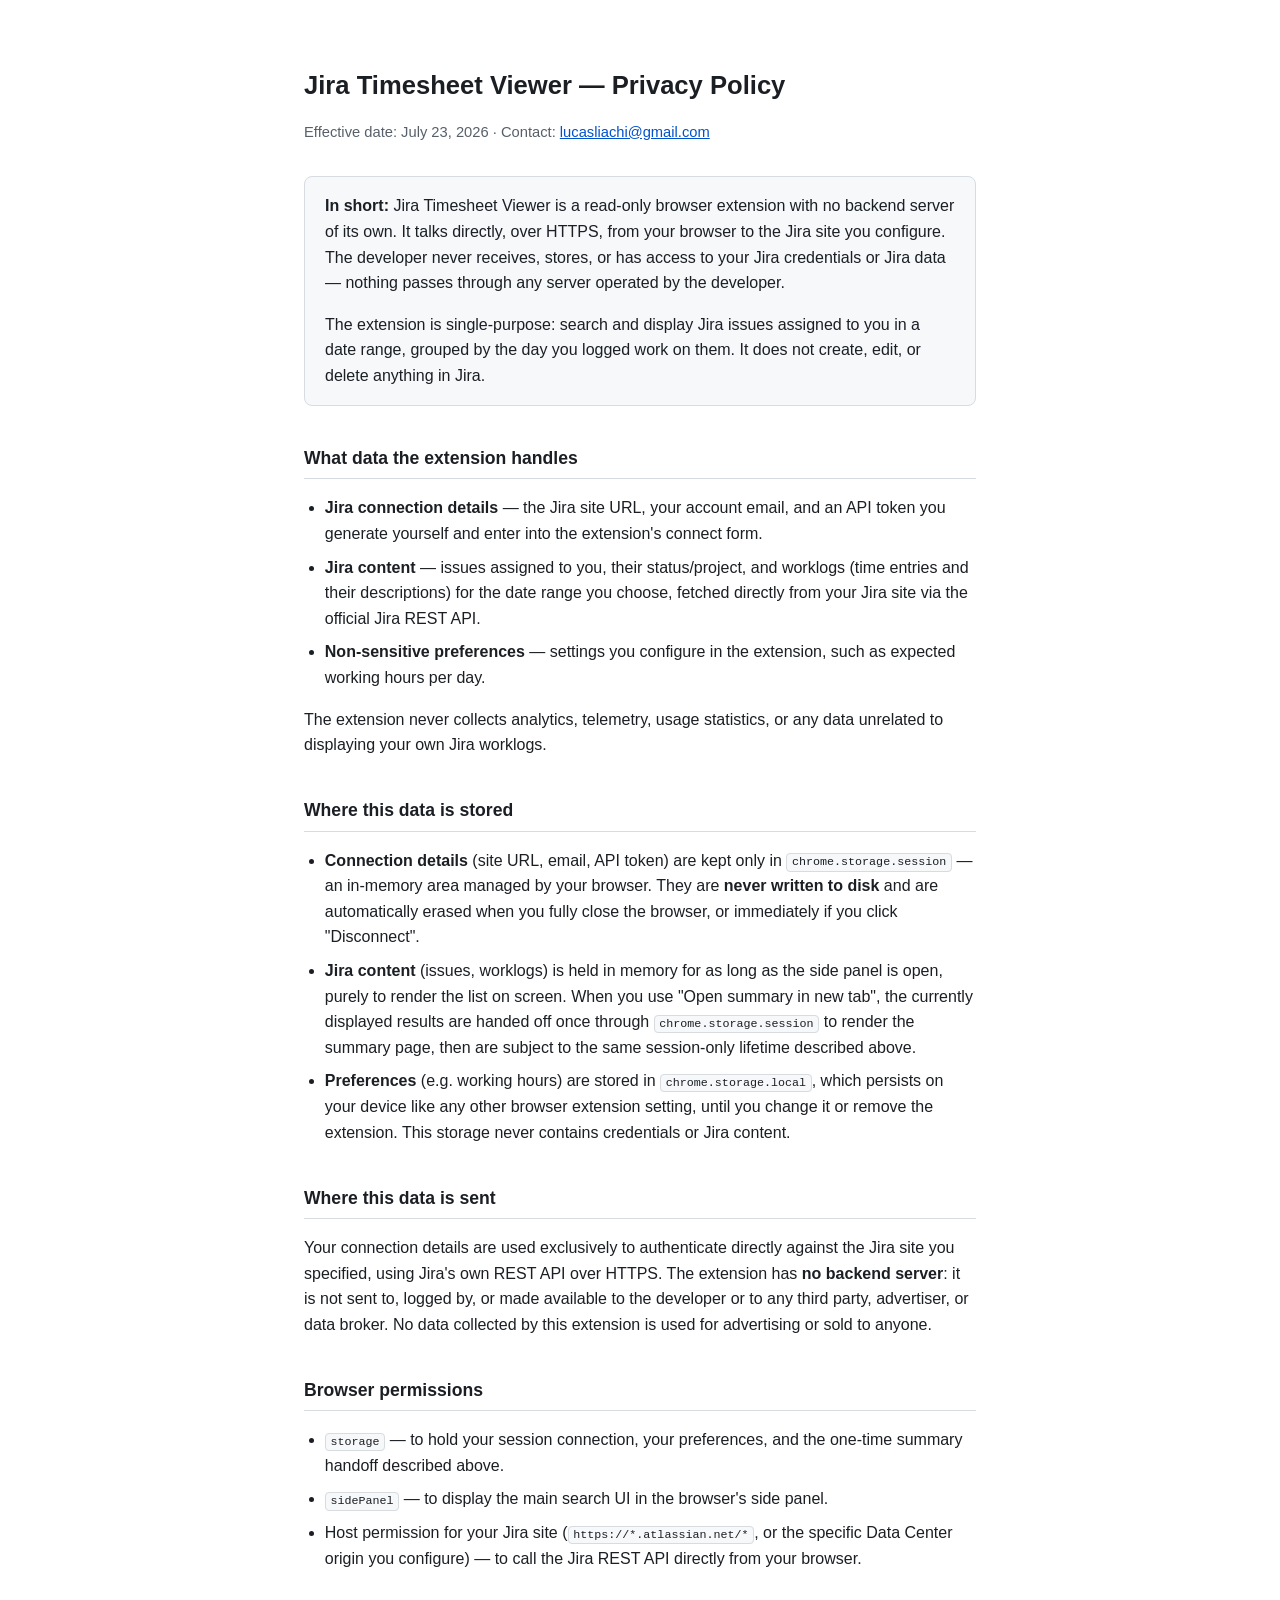
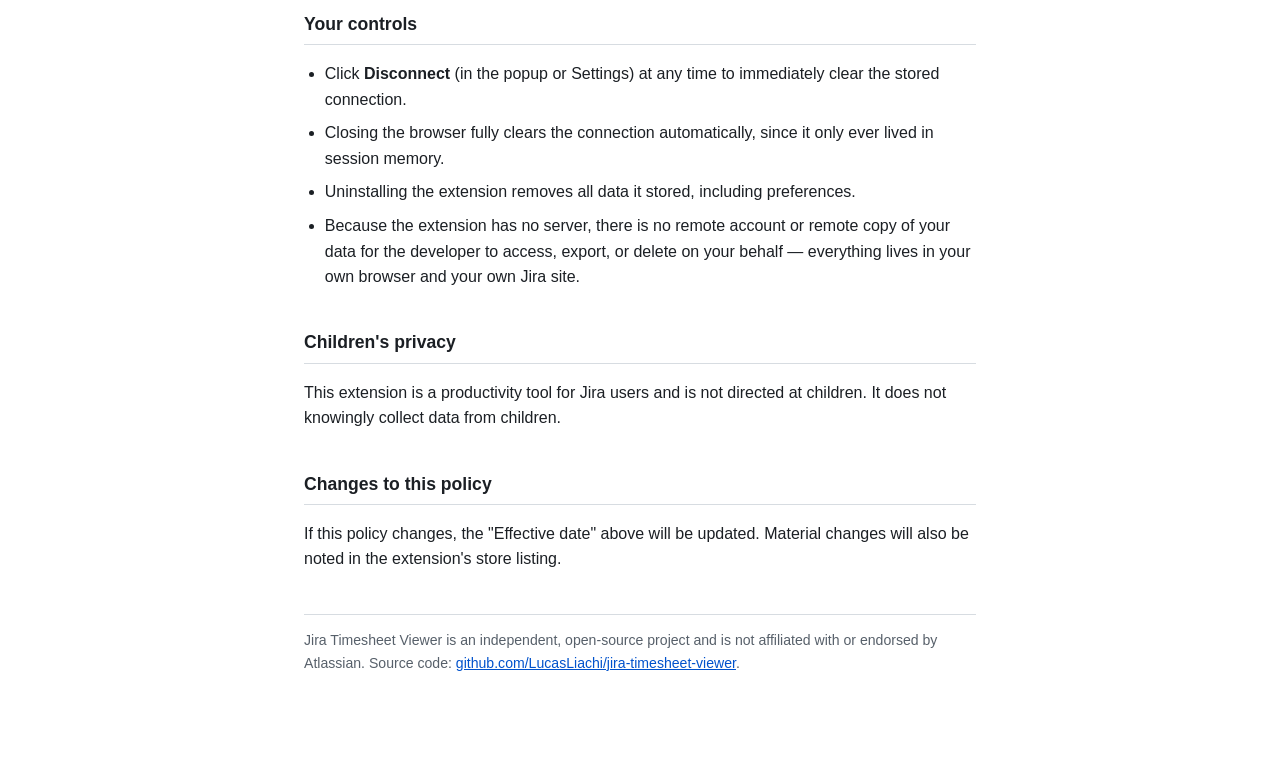
==== docs/index.html @ 23fda2e4 "Add store-submission assets: real icons, privacy policy, screenshots Replaces the placeholder toolba" ====
<!doctype html>
<html lang="en">
<head>
<meta charset="utf-8">
<meta name="viewport" content="width=device-width, initial-scale=1">
<title>Jira Timesheet Viewer — Privacy Policy</title>
<style>
  :root {
    --bg: #ffffff;
    --fg: #1b1f24;
    --muted: #57606a;
    --accent: #0052cc;
    --border: #d7dce1;
    --card: #f6f8fa;
  }
  @media (prefers-color-scheme: dark) {
    :root {
      --bg: #0d1117;
      --fg: #e6edf3;
      --muted: #9aa5b1;
      --accent: #4c9aff;
      --border: #2d333b;
      --card: #161b22;
    }
  }
  * { box-sizing: border-box; }
  body {
    margin: 0;
    background: var(--bg);
    color: var(--fg);
    font-family: -apple-system, BlinkMacSystemFont, "Segoe UI", Roboto, Helvetica, Arial, sans-serif;
    line-height: 1.6;
  }
  main {
    max-width: 720px;
    margin: 0 auto;
    padding: 48px 24px 96px;
  }
  h1 {
    font-size: 1.6rem;
    margin-bottom: 4px;
  }
  .meta {
    color: var(--muted);
    font-size: 0.92rem;
    margin-bottom: 32px;
  }
  h2 {
    font-size: 1.1rem;
    margin-top: 2.2em;
    border-bottom: 1px solid var(--border);
    padding-bottom: 6px;
  }
  p, li { color: var(--fg); }
  ul { padding-left: 1.3em; }
  li { margin-bottom: 0.5em; }
  .summary {
    background: var(--card);
    border: 1px solid var(--border);
    border-radius: 8px;
    padding: 16px 20px;
    margin: 24px 0;
  }
  .summary p:first-child { margin-top: 0; }
  .summary p:last-child { margin-bottom: 0; }
  a { color: var(--accent); }
  code {
    background: var(--card);
    border: 1px solid var(--border);
    border-radius: 4px;
    padding: 0.1em 0.4em;
    font-size: 0.9em;
  }
  footer {
    margin-top: 3em;
    padding-top: 1em;
    border-top: 1px solid var(--border);
    color: var(--muted);
    font-size: 0.88rem;
  }
</style>
</head>
<body>
<main>
  <h1>Jira Timesheet Viewer — Privacy Policy</h1>
  <p class="meta">Effective date: July 23, 2026 · Contact: <a href="mailto:lucasliachi@gmail.com">lucasliachi@gmail.com</a></p>

  <div class="summary">
    <p><strong>In short:</strong> Jira Timesheet Viewer is a read-only browser extension with no backend server of its own. It talks directly, over HTTPS, from your browser to the Jira site you configure. The developer never receives, stores, or has access to your Jira credentials or Jira data — nothing passes through any server operated by the developer.</p>
    <p>The extension is single-purpose: search and display Jira issues assigned to you in a date range, grouped by the day you logged work on them. It does not create, edit, or delete anything in Jira.</p>
  </div>

  <h2>What data the extension handles</h2>
  <ul>
    <li><strong>Jira connection details</strong> — the Jira site URL, your account email, and an API token you generate yourself and enter into the extension's connect form.</li>
    <li><strong>Jira content</strong> — issues assigned to you, their status/project, and worklogs (time entries and their descriptions) for the date range you choose, fetched directly from your Jira site via the official Jira REST API.</li>
    <li><strong>Non-sensitive preferences</strong> — settings you configure in the extension, such as expected working hours per day.</li>
  </ul>
  <p>The extension never collects analytics, telemetry, usage statistics, or any data unrelated to displaying your own Jira worklogs.</p>

  <h2>Where this data is stored</h2>
  <ul>
    <li><strong>Connection details</strong> (site URL, email, API token) are kept only in <code>chrome.storage.session</code> — an in-memory area managed by your browser. They are <strong>never written to disk</strong> and are automatically erased when you fully close the browser, or immediately if you click "Disconnect".</li>
    <li><strong>Jira content</strong> (issues, worklogs) is held in memory for as long as the side panel is open, purely to render the list on screen. When you use "Open summary in new tab", the currently displayed results are handed off once through <code>chrome.storage.session</code> to render the summary page, then are subject to the same session-only lifetime described above.</li>
    <li><strong>Preferences</strong> (e.g. working hours) are stored in <code>chrome.storage.local</code>, which persists on your device like any other browser extension setting, until you change it or remove the extension. This storage never contains credentials or Jira content.</li>
  </ul>

  <h2>Where this data is sent</h2>
  <p>Your connection details are used exclusively to authenticate directly against the Jira site you specified, using Jira's own REST API over HTTPS. The extension has <strong>no backend server</strong>: it is not sent to, logged by, or made available to the developer or to any third party, advertiser, or data broker. No data collected by this extension is used for advertising or sold to anyone.</p>

  <h2>Browser permissions</h2>
  <ul>
    <li><code>storage</code> — to hold your session connection, your preferences, and the one-time summary handoff described above.</li>
    <li><code>sidePanel</code> — to display the main search UI in the browser's side panel.</li>
    <li>Host permission for your Jira site (<code>https://*.atlassian.net/*</code>, or the specific Data Center origin you configure) — to call the Jira REST API directly from your browser.</li>
  </ul>

  <h2>Your controls</h2>
  <ul>
    <li>Click <strong>Disconnect</strong> (in the popup or Settings) at any time to immediately clear the stored connection.</li>
    <li>Closing the browser fully clears the connection automatically, since it only ever lived in session memory.</li>
    <li>Uninstalling the extension removes all data it stored, including preferences.</li>
    <li>Because the extension has no server, there is no remote account or remote copy of your data for the developer to access, export, or delete on your behalf — everything lives in your own browser and your own Jira site.</li>
  </ul>

  <h2>Children's privacy</h2>
  <p>This extension is a productivity tool for Jira users and is not directed at children. It does not knowingly collect data from children.</p>

  <h2>Changes to this policy</h2>
  <p>If this policy changes, the "Effective date" above will be updated. Material changes will also be noted in the extension's store listing.</p>

  <footer>
    Jira Timesheet Viewer is an independent, open-source project and is not affiliated with or endorsed by Atlassian. Source code: <a href="https://github.com/LucasLiachi/jira-timesheet-viewer">github.com/LucasLiachi/jira-timesheet-viewer</a>.
  </footer>
</main>
</body>
</html>
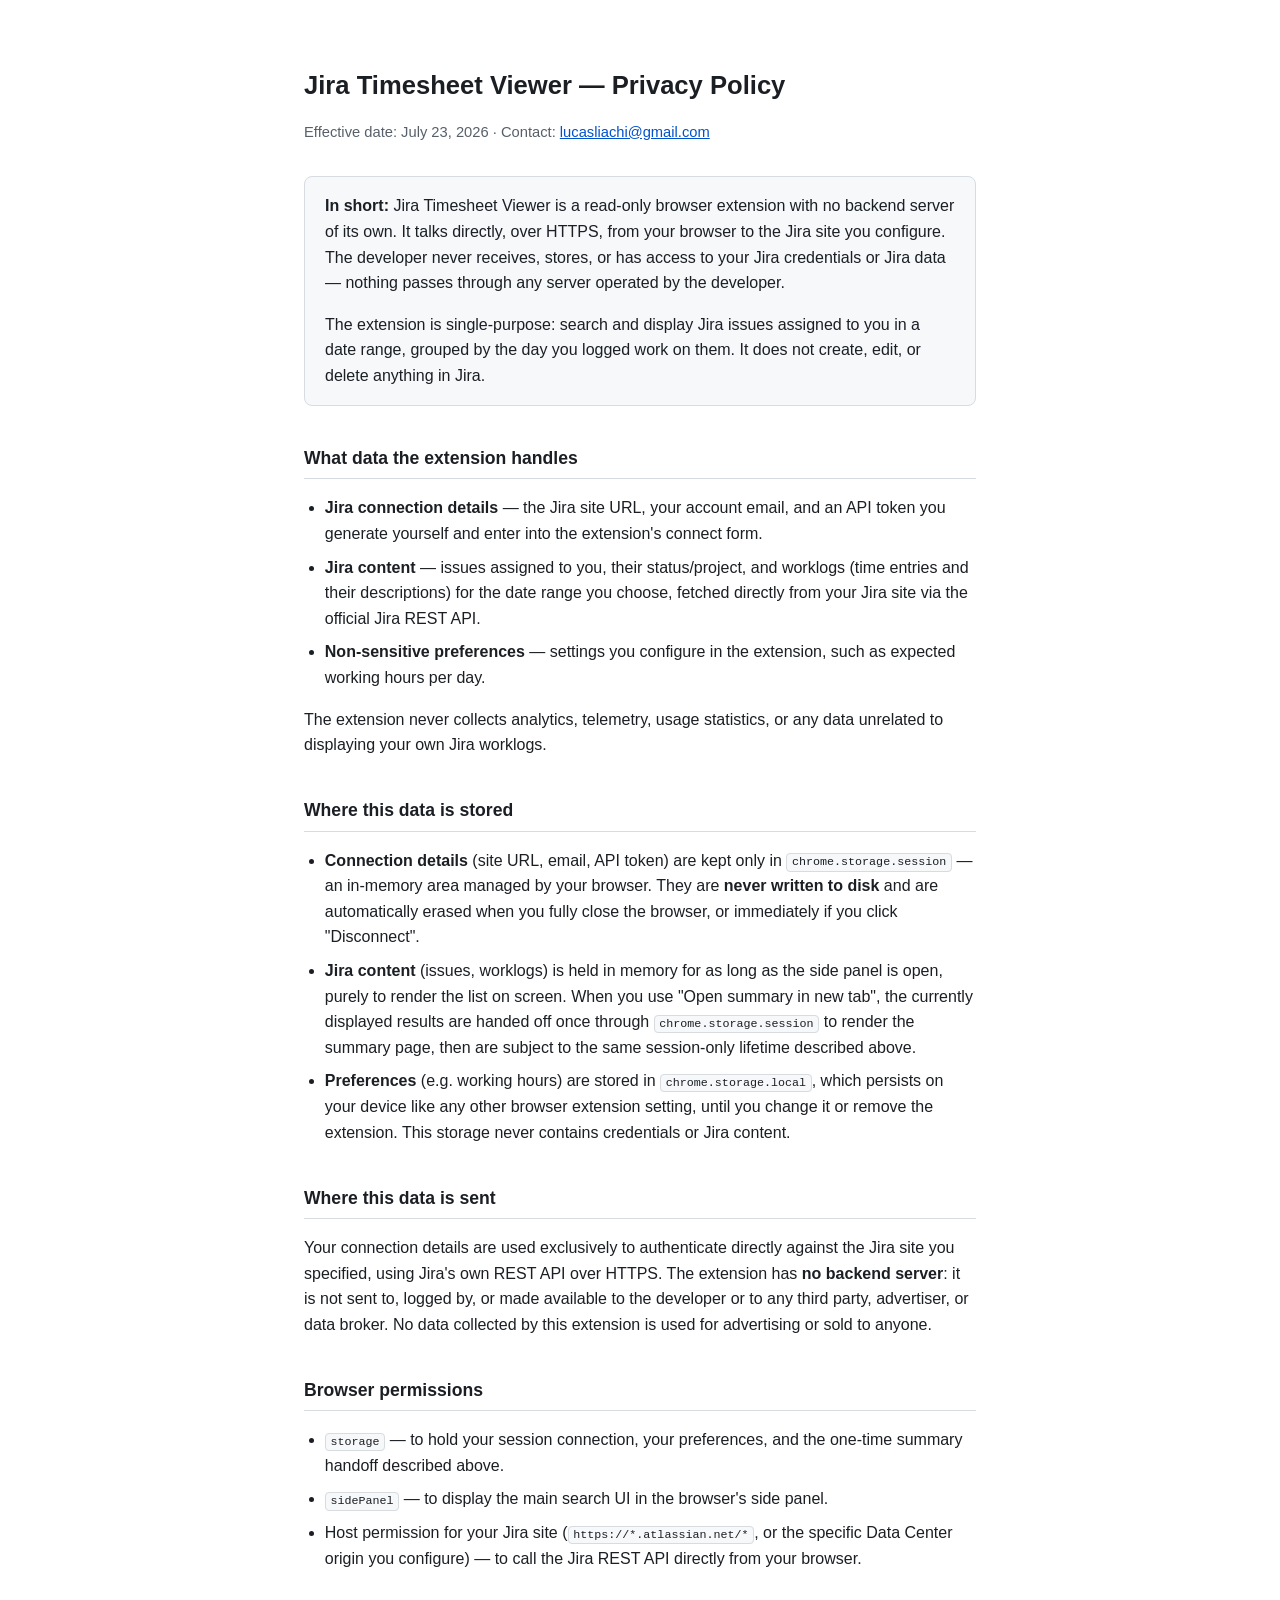
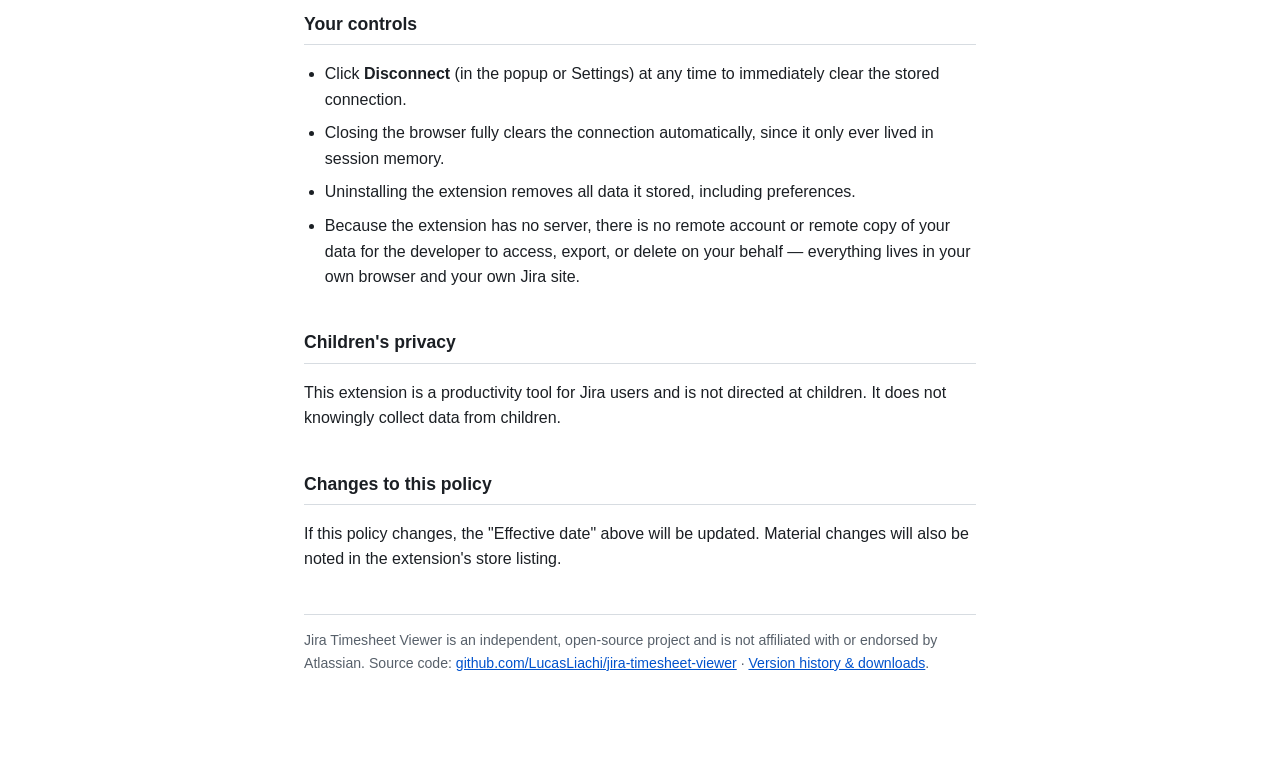
==== commit e24084be: "Clean up docs for v1.0.0, remove dead code, add release pipeline Retires the loose plano-jira-timesh" ====
--- a/docs/index.html
+++ b/docs/index.html
@@ -130,7 +130,7 @@
   <p>If this policy changes, the "Effective date" above will be updated. Material changes will also be noted in the extension's store listing.</p>
 
   <footer>
-    Jira Timesheet Viewer is an independent, open-source project and is not affiliated with or endorsed by Atlassian. Source code: <a href="https://github.com/LucasLiachi/jira-timesheet-viewer">github.com/LucasLiachi/jira-timesheet-viewer</a>.
+    Jira Timesheet Viewer is an independent, open-source project and is not affiliated with or endorsed by Atlassian. Source code: <a href="https://github.com/LucasLiachi/jira-timesheet-viewer">github.com/LucasLiachi/jira-timesheet-viewer</a> · <a href="changelog.html">Version history & downloads</a>.
   </footer>
 </main>
 </body>
